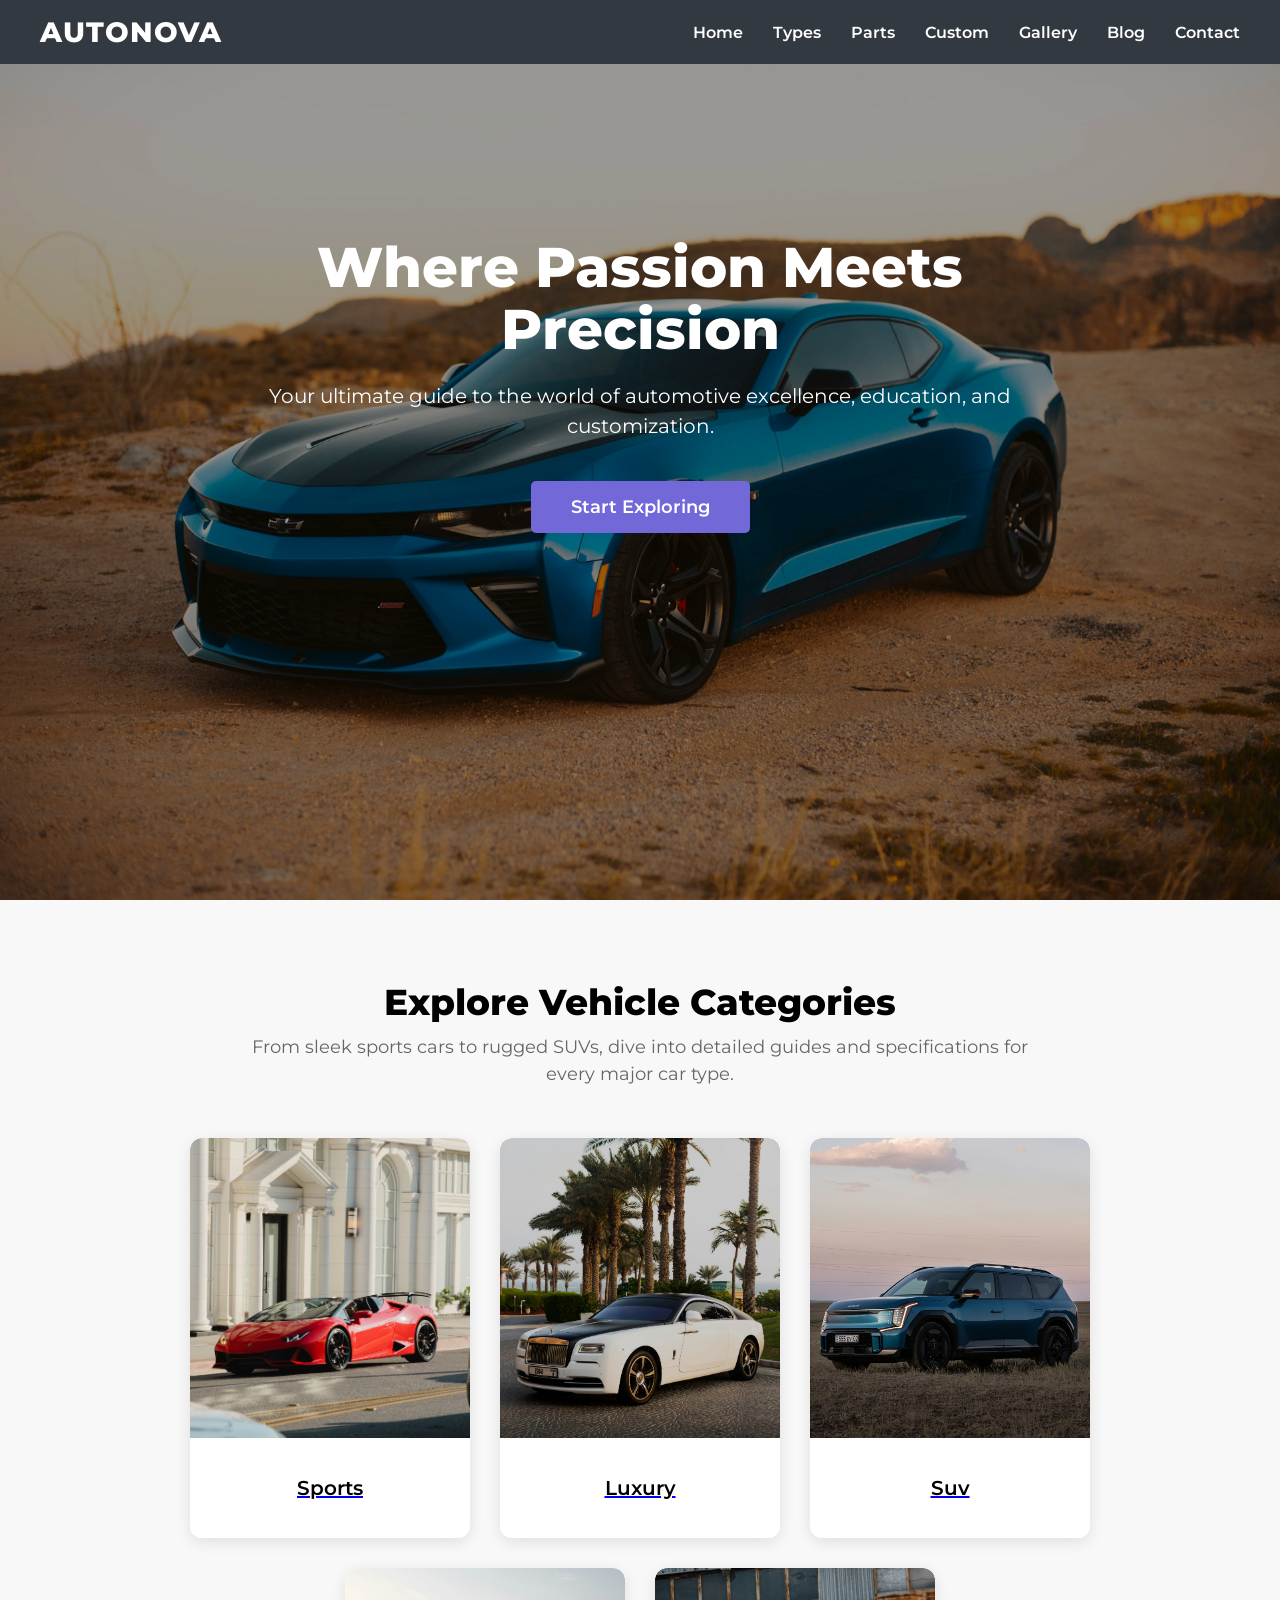
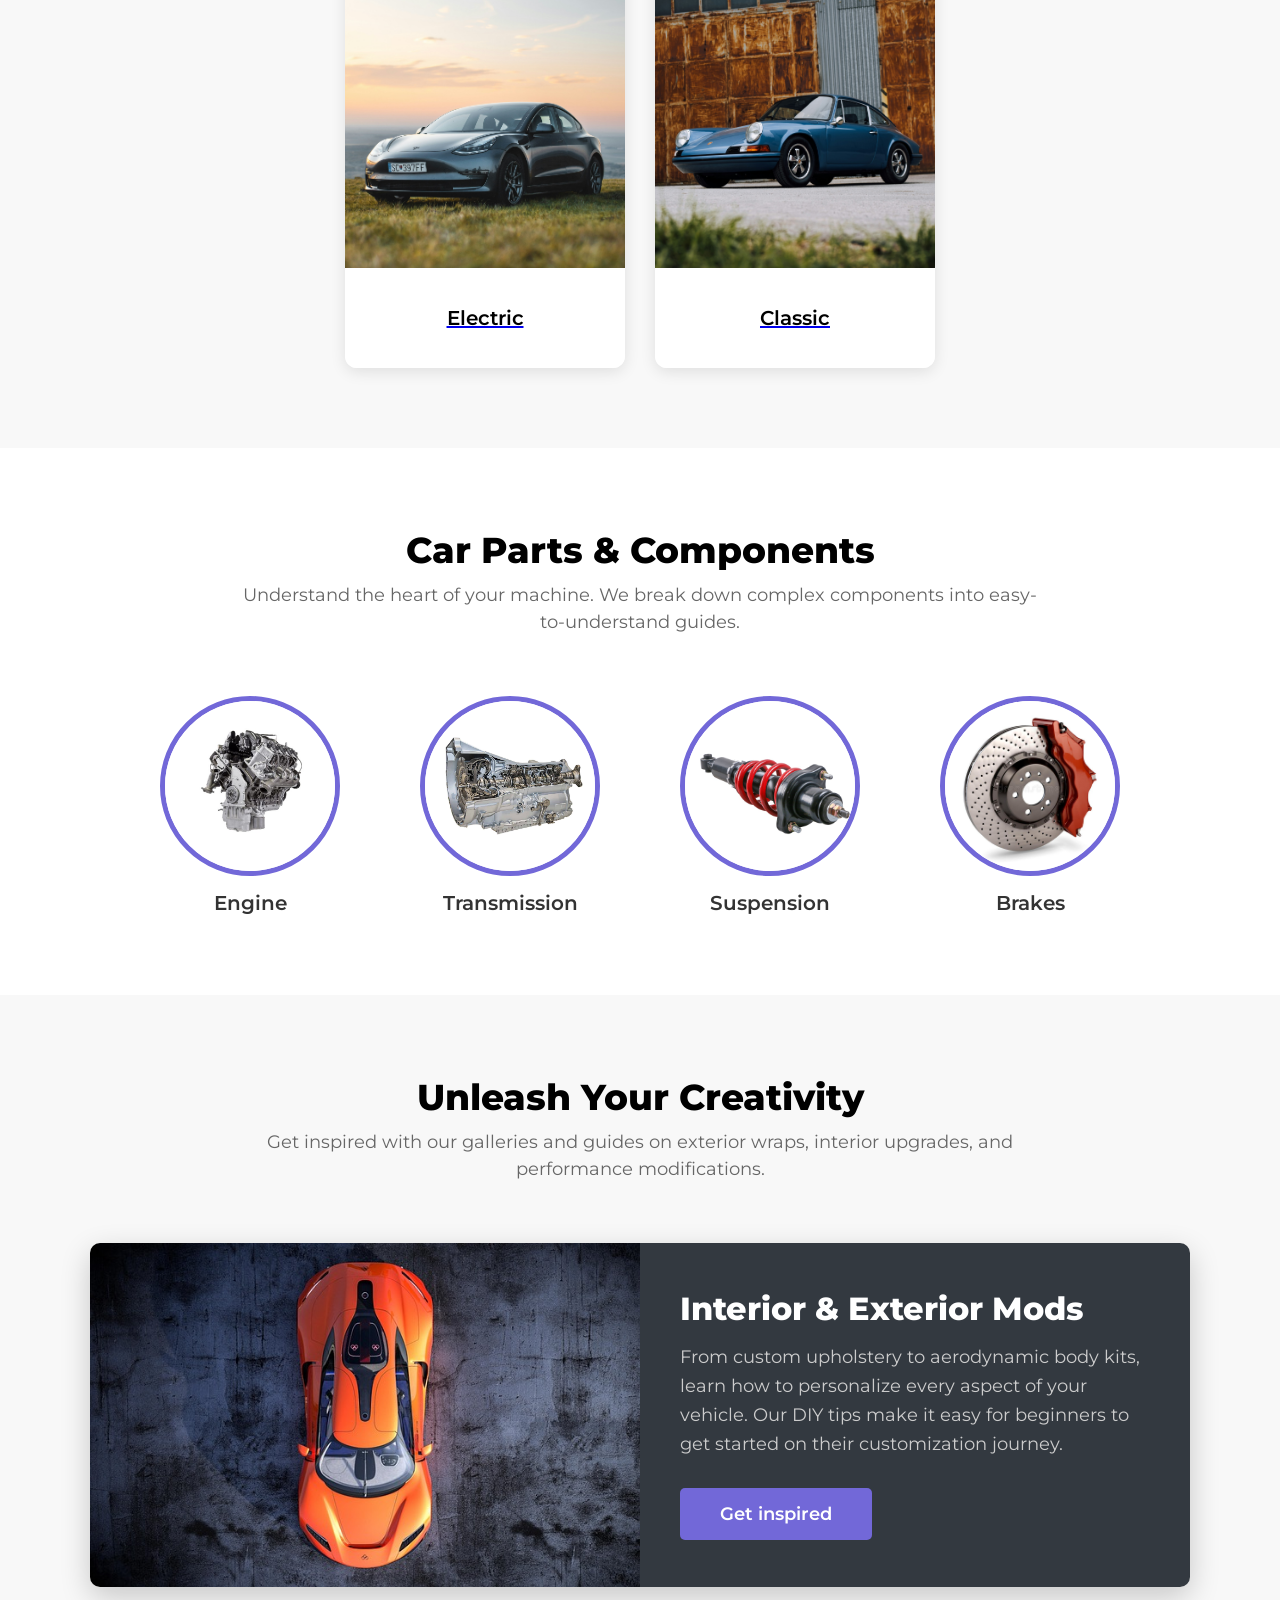
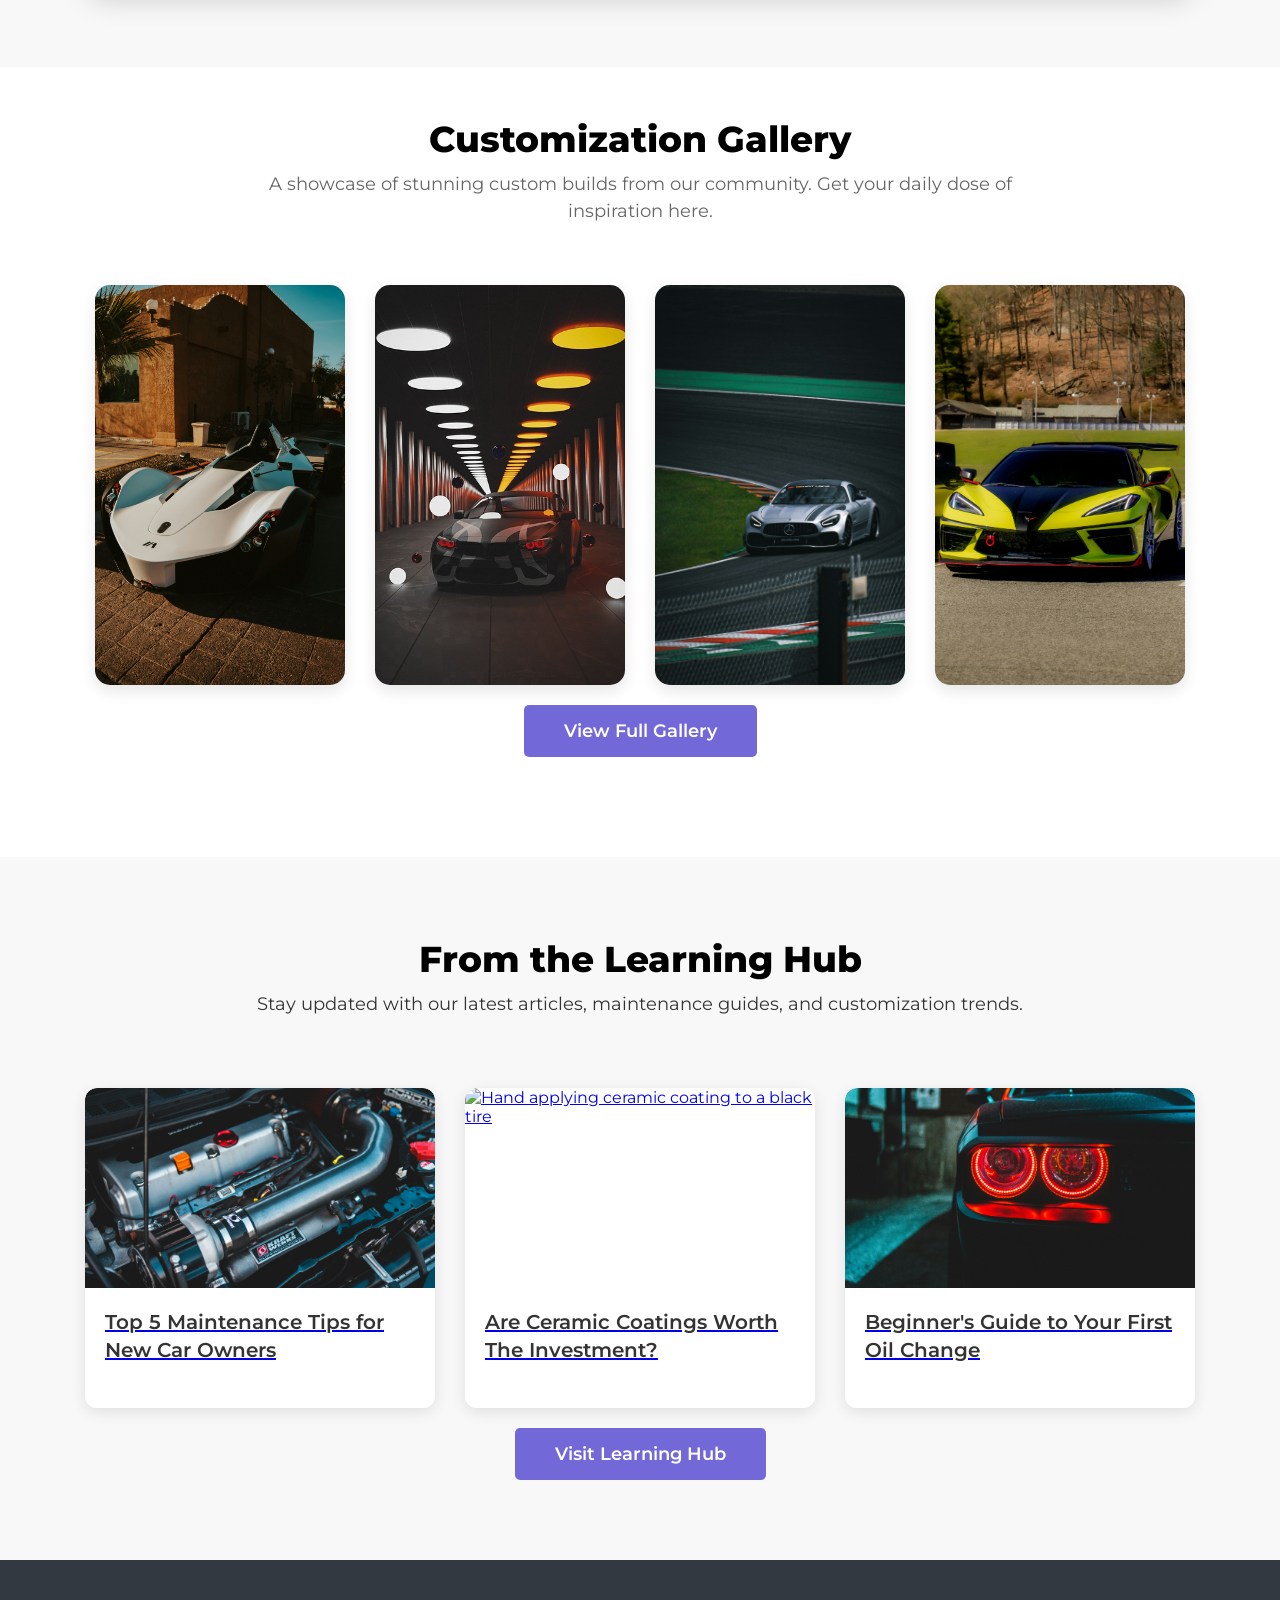
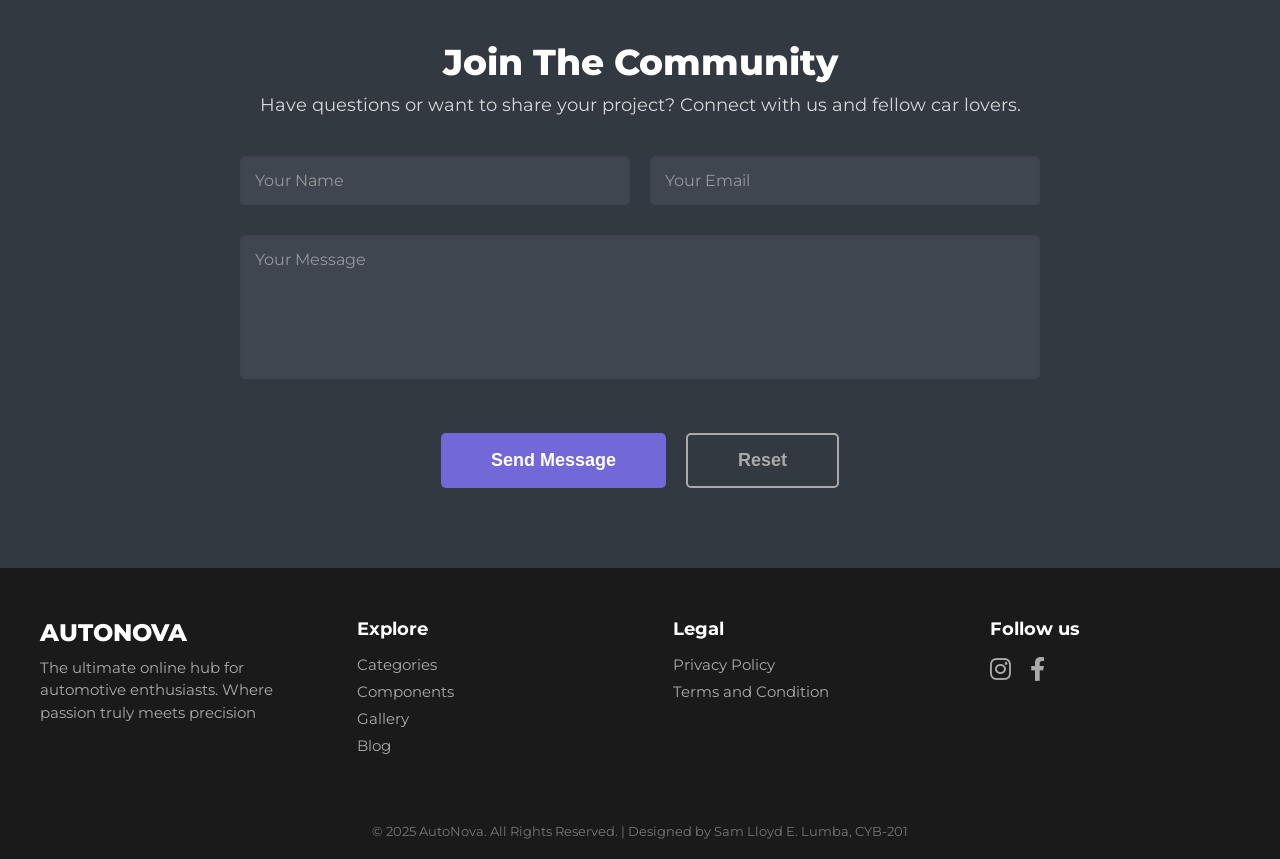
==== 1_Index.html @ e871be0b "first commit" ====
<!DOCTYPE html>
<html lang="en">
<head>
    <meta charset="UTF-8">
    <meta name="viewport" content="width=device-width, initial-scale=1.0">
    <title>AUTONOVA</title>
    <link rel="stylesheet" href="1_style.css">
    <link href="https://fonts.googleapis.com/css2?family=Montserrat:wght@400;600;800&display=swap" rel="stylesheet">
    <link rel="stylesheet" href="https://cdnjs.cloudflare.com/ajax/libs/font-awesome/6.0.0-beta3/css/all.min.css">
</head>
<body>
    <header class="header">
        <div class="logo">AUTONOVA</div>
        <nav class="nav-menu">
            <ul class="nav-links" id="navLinks">
                <li><a href="1_Index.html">Home</a></li>
                <li><a href="2_Categories.html">Types</a></li> 
                <li><a href="3_Parts.html">Parts</a></li> 
                <li><a href="4_Custom.html">Custom</a></li>
                <li><a href="5_Gallery.html">Gallery</a></li>
                <li><a href="6_Learning_Hub.html">Blog</a></li> 
                <li><a href="#contact-section">Contact</a></li>
            </ul>
        </nav>
        <button class="hamburger-icon" aria-label="Toggle navigation menu" id="hamburgerBtn">
            <i class="fas fa-bars"></i>
        </button>
    </header>

    <main>
        <section class="hero-section">
            <img src="Pictures/chevrolet.jpg"
                     alt="Blue muscle car in a desert landscape"
                     class="background-image">
            <div class="overlay"></div>

            <div class="hero-content">
                <h1 class="headline">Where Passion Meets Precision</h1>
                <p class="sub-headline">Your ultimate guide to the world of automotive excellence, education, and customization.</p>
                <a href="2_Categories.html" class="cta-button">Start Exploring</a>
            </div>
        </section>
    
        <section class="categories-section">
            <h2 class="section-headline">Explore Vehicle Categories</h2>
            <p class="section-subtext">From sleek sports cars to rugged SUVs, dive into detailed guides and specifications for every major car type.</p>
        
            <div class="category-grid">
                <a href="2_Categories.html">
                    <div class="category-card">
                        <img src="Pictures/sports.jpg" alt="Red Lamborghini Huracán" class="card-image">
                        <div class="card-title">Sports</div>
                    </div>
                </a>

                <a href="2_Categories.html">
                    <div class="category-card">
                        <img src="Pictures/luxury.jpg" alt="White Rolls-Royce Wraith" class="card-image">
                        <div class="card-title">Luxury</div>
                    </div>
                </a>

                <a href="2_Categories.html">
                    <div class="category-card">
                        <img src="Pictures/SUV.jpg" alt="Blue electric SUV in a field" class="card-image">
                        <div class="card-title">Suv</div>
                    </div>
                </a>

                <a href="2_Categories.html">
                    <div class="category-card">
                        <img src="Pictures/electric.jpg" alt="Red Tesla Model S" class="card-image">
                        <div class="card-title">Electric</div>
                    </div>
                </a>

                <a href="2_Categories.html">
                    <div class="category-card">
                        <img src="Pictures/classic.jpg" alt="Blue Porsche 911 Targa" class="card-image">
                        <div class="card-title">Classic</div>
                    </div>
                </a>
            </div>
        </section>

        <section class="parts-section">
            <h2 class="section-headline">Car Parts & Components</h2>
            <p class="section-subtext component-subtext">Understand the heart of your machine. We break down complex components into easy-to-understand guides.</p>
        
            <div class="parts-grid">
                <a href="3_Parts.html" class="part-item">
                    <img src="Pictures/engine.jpg" alt="Car Engine Icon" class="part-icon">
                    <div class="part-title">Engine</div>
                </a>

                <a href="3_Parts.html" class="part-item">
                    <img src="Pictures/transmission.jpg" alt="Transmission Icon" class="part-icon">
                    <div class="part-title">Transmission</div>
                </a>

                <a href="3_Parts.html" class="part-item">
                    <img src="Pictures/suspension.jpg" alt="Suspension System Icon" class="part-icon">
                    <div class="part-title">Suspension</div>
                </a>

                <a href="3_Parts.html" class="part-item">
                    <img src="Pictures/brakes.jpg" alt="Brakes Icon" class="part-icon">
                    <div class="part-title">Brakes</div>
                </a>
            </div>
        </section>

        <section class="creativity-section">
            <h2 class="section-headline">Unleash Your Creativity</h2>
            <p class="section-subtext">Get inspired with our galleries and guides on exterior wraps, interior upgrades, and performance modifications.</p>

            <div class="creativity-content">
                <div class="creativity-image-container">
                    <img src="Pictures/orange_car.jpg" alt="Overhead view of an orange sports car" class="creativity-image">
                </div>
                <div class="creativity-text">
                    <h3 class="creativity-title">Interior & Exterior Mods</h3>
                    <p class="creativity-description">From custom upholstery to aerodynamic body kits, learn how to personalize every aspect of your vehicle. Our DIY tips make it easy for beginners to get started on their customization journey.</p>
                    <a href="4_Custom.html" class="cta-button secondary-cta">Get inspired</a>
                </div>
            </div>
        </section> 
    
        <div class="line-separator-fix"></div>
    
        <section class="gallery-section">
            <h2 class="section-headline gallery-headline">Customization Gallery</h2>
            <p class="section-subtext gallery-subtext">A showcase of stunning custom builds from our community. Get your daily dose of inspiration here.</p>
        
            <div class="gallery-grid">
                <div class="gallery-card">
                    <img src="Pictures/gal1.jpg" alt="White custom sports car" class="gallery-image">
                </div>

                <div class="gallery-card">
                    <img src="Pictures/gal2.jpg" alt="Dark gray car in a tunnel" class="gallery-image">
                </div>

                <div class="gallery-card">
                    <img src="Pictures/gal3.jpg" alt="Silver sports car on a racetrack" class="gallery-image">
                </div>

                <div class="gallery-card">
                    <img src="Pictures/gal4.jpg" alt="Yellow and green race car" class="gallery-image">
                </div>
            </div>
            <div style="text-align: center; margin-top: 20px;">
                <a href="5_Gallery.html" class="cta-button secondary-cta">View Full Gallery</a>
            </div>
        </section>

        <section class="learning-hub-section">
            <h2 class="section-headline hub-headline">From the Learning Hub</h2>
            <p class="section-subtext hub-subtext">Stay updated with our latest articles, maintenance guides, and customization trends.</p>

            <div class="articles-grid">
                <a href="6_Learning_Hub.html" class="article-card">
                    <img src="Pictures/maintenance.jpg" alt="Close-up of a car engine" class="article-image">
                    <div class="article-title-box">
                        <p class="article-title">Top 5 Maintenance Tips for New Car Owners</p>
                    </div>
                </a>

                <a href="6_Learning_Hub.html" class="article-card">
                    <img src="Pictures/wrap.jpg" alt="Hand applying ceramic coating to a black tire" class="article-image">
                    <div class="article-title-box">
                        <p class="article-title">Are Ceramic Coatings Worth The Investment?</p>
                    </div>
                </a>

                <a href="6_Learning_Hub.html" class="article-card">
                    <img src="Pictures/guide.jpg" alt="Rear view of a red muscle car's tail lights" class="article-image">
                    <div class="article-title-box">
                        <p class="article-title">Beginner's Guide to Your First Oil Change</p>
                    </div>
                </a>
            </div>
             <div style="text-align: center; margin-top: 20px;">
                <a href="6_Learning_Hub.html" class="cta-button secondary-cta">Visit Learning Hub</a>
            </div>
        </section>

        <section class="community-section" id="contact-section">
            <div class="community-content">
                <h2 class="community-headline">Join The Community</h2>
                <p class="community-subtext">Have questions or want to share your project? Connect with us and fellow car lovers.</p>

                <form class="contact-form">
                    <div class="input-row">
                        <input type="text" name="name" placeholder="Your Name" required>
                        <input type="email" name="email" placeholder="Your Email" required>
                    </div>
                    <textarea name="message" placeholder="Your Message" rows="6" required></textarea>
                
                    <div class="form-buttons">
                        <button type="submit" class="cta-button send-message-btn">Send Message</button>
                        <button type="reset" class="cta-button reset-btn">Reset</button>
                    </div>
                </form>
            </div>
        </section>
    </main>

    <footer class="footer">
        <div class="footer-content">
            <div class="footer-col footer-logo-col">
                <h3 class="footer-logo">AUTONOVA</h3>
                <p class="footer-tagline">The ultimate online hub for automotive enthusiasts. Where passion truly meets precision</p>
            </div>
        
            <div class="footer-col">
                <h4 class="footer-heading">Explore</h4>
                <a href="2_Categories.html">Categories</a>
                <a href="3_Parts.html">Components</a>
                <a href="5_Gallery.html">Gallery</a>
                <a href="6_Learning_Hub.html">Blog</a>
            </div>

            <div class="footer-col">
                <h4 class="footer-heading">Legal</h4>
                <a href="#">Privacy Policy</a>
                <a href="#">Terms and Condition</a>
            </div>

            <div class="footer-col">
                <h4 class="footer-heading">Follow us</h4>
                <div class="social-icons">
                    <a href="#" aria-label="Instagram"><i class="fab fa-instagram"></i></a>
                    <a href="#" aria-label="Facebook"><i class="fab fa-facebook-f"></i></a>
                </div>
            </div>
        </div>

        <div class="copyright">
            <p>© 2025 AutoNova. All Rights Reserved. | Designed by Sam Lloyd E. Lumba, CYB-201</p>
        </div>
    </footer>

    <script>
        document.getElementById('hamburgerBtn').onclick = function() {
            var navLinks = document.getElementById('navLinks');
            navLinks.classList.toggle('active');
            
            // Optional: Toggle the icon from bars to an X
            var icon = this.querySelector('i');
            icon.classList.toggle('fa-bars');
            icon.classList.toggle('fa-times');
        };
    </script>
</body>
</html>
---- 1_style.css ----
@import url('https://fonts.googleapis.com/css2?family=Montserrat:wght@400;600;800&display=swap');
    :root {
        --primary-text-color: #ffffff;
        --navbar-bg: #333940;
        --button-color: #7268d8;
        --button-hover-color: #6159c4;
        --main-font: 'Montserrat', sans-serif;
        --light-bg: #f8f8f8; 
        --dark-section-bg: #333940; 
    }

    * {
        margin: 0;
        padding: 0;
        box-sizing: border-box;
    }

    body {
        font-family: var(--main-font);
        background-color: #000;
    }

    .header {
        position: fixed;
        top: 0;
        left: 0;
        width: 100%;
        background-color: var(--navbar-bg);
        color: var(--primary-text-color);
        /* MODIFIED: Adjusted padding for better consistency */
        padding: 15px 40px; 
        display: flex;
        justify-content: space-between;
        align-items: center;
        z-index: 1000;
    }

    .logo {
        font-size: 28px;
        font-weight: 800;
        text-transform: uppercase;
        letter-spacing: 1px;
    }

    .nav-links {
        list-style: none;
        display: flex;
        transition: transform 0.3s ease-in-out; 
    }

    .nav-links a {
        color: var(--primary-text-color);
        text-decoration: none;
        font-weight: 600;
        margin-left: 30px;
        font-size: 16px;
        padding: 5px 0;
        transition: color 0.3s;
    }

    .nav-links a:hover {
        color: var(--button-color);
    }

    /* HAMBURGER ICON STYLES (MODIFIED FONT SIZE) */
    .hamburger-icon {
        display: none; 
        background: none;
        border: none;
        color: var(--primary-text-color);
        /* INCREASED FONT SIZE FOR BETTER TAP TARGET */
        font-size: 28px; 
        cursor: pointer;
        padding: 0;
        z-index: 1001; 
    }

    .hero-section {
        position: relative;
        width: 100%;
        height: 100vh;
        display: flex;
        justify-content: center;
        align-items: center;
        text-align: center;
        overflow: hidden;
        color: var(--primary-text-color);
    }

    .background-image {
        position: absolute;
        top: 0;
        left: 0;
        width: 100%;
        height: 100%;
        object-fit: cover;
        z-index: 1;
    }

    .overlay {
        position: absolute;
        top: 0;
        left: 0;
        width: 100%;
        height: 100%;
        background: rgba(0, 0, 0, 0.4); 
        z-index: 2;
    }

    .hero-content {
        position: relative;
        z-index: 3;
        max-width: 800px;
        padding-top: 50px; 
        padding-bottom: 20vh; 
    }

    .headline {
        font-size: 56px;
        font-weight: 800;
        margin-bottom: 20px;
        line-height: 1.1;
    }

    .sub-headline {
        font-size: 20px;
        font-weight: 400;
        margin-bottom: 40px;
        line-height: 1.5;
        padding: 0 20px;
    }

    .cta-button {
        display: inline-block;
        background-color: var(--button-color);
        color: var(--primary-text-color);
        text-decoration: none;
        padding: 15px 40px;
        border-radius: 5px;
        font-size: 18px;
        font-weight: 600;
        transition: background-color 0.3s ease, transform 0.2s ease;
        border: none;
        cursor: pointer;
    }

    .cta-button:hover {
        background-color: var(--button-hover-color);
        transform: translateY(-2px);
    }

    /* --- Vehicle Categories Section --- */
    /* MODIFIED: Adjusted padding for consistency */
    .categories-section {
        padding: 80px 40px; 
        background-color: var(--light-bg); 
        text-align: center;
    }

    .section-headline {
        font-size: 36px;
        font-weight: 800;
        color: #000;
        margin-bottom: 10px;
    }

    .section-subtext {
        font-size: 18px;
        color: #666;
        margin-bottom: 50px;
        max-width: 800px;
        margin-left: auto;
        margin-right: auto;
        line-height: 1.5;
    }

    .category-grid {
        display: flex;
        justify-content: center;
        gap: 30px; 
        flex-wrap: wrap; 
        max-width: 900px; 
        margin: 0 auto; 
    }

    .category-card {
        width: 280px; 
        height: 400px; 
        margin: 0;
        background-color: #ffffff;
        border-radius: 12px;
        box-shadow: 0 4px 15px rgba(0, 0, 0, 0.1);
        overflow: hidden;
        cursor: pointer;
        transition: transform 0.3s ease, box-shadow 0.3s ease;
        display: flex;
        flex-direction: column;
    }

    /* REMOVED INCONSISTENT MARGINS: The manual margins below prevent proper center-alignment 
        when wrapping or using auto-centering logic in media queries. 
        The flexbox 'justify-content: center' on the grid handles alignment. */
    /* .category-card:nth-child(4),
    .category-card:nth-child(5) {
        margin-top: 30px; 
    }

    .category-card:nth-child(4) {
        width: 280px; 
        margin-left: auto; 
    }
    .category-card:nth-child(5) {
        width: 280px; 
        margin-right: auto; 
    } */

    .category-card:hover {
        transform: translateY(-5px);
        box-shadow: 0 8px 25px rgba(0, 0, 0, 0.15);
    }

    .card-image {
        width: 100%;
        height: 75%; 
        object-fit: cover;
        display: block;
        border-radius: 12px 12px 0 0; 
    }

    .card-title {
        font-size: 20px;
        font-weight: 600;
        color: #000;
        padding: 15px 10px;
        text-align: center;
        background-color: #ffffff;
        height: 25%; 
        display: flex;
        justify-content: center;
        align-items: center;
    }

    /* --- Reusable Styles --- */
    /* REMOVED REDUNDANT/DUPLICATE STYLES */
    
    /* Section Background Fixes for Alternating Colors */
    /* MODIFIED: Adjusted padding for consistency */
    .parts-section {
        background-color: #ffffff; 
        padding: 80px 40px;
        text-align: center;
    }
    /* MODIFIED: Adjusted padding for consistency */
    .creativity-section {
        background-color: var(--light-bg); 
        padding: 80px 40px;
        text-align: center;
    }
    /* MODIFIED: Adjusted padding for consistency */
    .gallery-section {
        background-color: #ffffff; 
        padding: 50px 40px 100px;
        text-align: center;
    }
    /* MODIFIED: Adjusted padding for consistency */
    .learning-hub-section {
        background-color: var(--light-bg); 
        padding: 80px 40px;
        text-align: center;
    }


    .component-subtext {
        margin-bottom: 60px;
    }

    /* --- Car Parts & Components Section --- */
    .parts-grid {
        display: flex;
        justify-content: center;
        gap: 40px;
        max-width: 1000px;
        margin: 0 auto;
        flex-wrap: wrap; /* ADDED: Allows wrapping on smaller screens */
    }

    .part-item {
        text-align: center;
        width: 220px; 
        text-decoration: none; 
        transition: transform 0.3s ease;
    }

    .part-item:hover {
        transform: translateY(-5px);
    }

    .part-icon {
        width: 180px; 
        height: 180px; 
        object-fit: cover;
        border-radius: 50%;
        margin-bottom: 15px;
        background-color: var(--button-color); 
        border: 5px solid var(--button-color); 
        display: block;
        margin-left: auto;
        margin-right: auto;
        transition: transform 0.3s ease;
    }

    .part-item:hover .part-icon {
        transform: none; 
    }

    .part-title {
        font-size: 20px;
        font-weight: 600;
        color: #333;
    }


    /* --- Unleash Your Creativity Section --- */
    .creativity-section .section-headline {
        color: #000; 
    }

    .creativity-content {
        display: flex;
        justify-content: center;
        align-items: stretch; 
        gap: 0; 
        max-width: 1100px;
        margin: 60px auto 0;
        text-align: left;
        background-color: #ffffff; 
        border-radius: 10px;
        box-shadow: 0 10px 30px rgba(0, 0, 0, 0.2);
        overflow: hidden;
    }

    .creativity-image-container {
        flex: 1;
        max-width: 50%; 
        box-shadow: none; 
    }

    .creativity-image {
        width: 100%;
        height: 100%;
        display: block;
        object-fit: cover;
        border-radius: 0;
    }

    .creativity-text {
        flex: 1;
        max-width: 50%; 
        background-color: var(--dark-section-bg); 
        color: var(--primary-text-color);
        padding: 40px;
        display: flex; 
        flex-direction: column;
        justify-content: center;
        align-items: flex-start;
    }

    .creativity-title {
        font-size: 32px;
        font-weight: 800;
        color: var(--primary-text-color); 
        margin-bottom: 15px;
    }

    .creativity-description {
        font-size: 18px;
        color: #ccc; 
        line-height: 1.6;
        margin-bottom: 30px;
    }

    .secondary-cta {
        padding: 15px 40px; 
    }


    /* --- Customization Gallery Section --- */
    .gallery-subtext {
        margin-bottom: 60px;
    }

    .gallery-grid {
        display: flex;
        justify-content: center;
        gap: 30px;
        max-width: 1200px;
        margin: 0 auto;
        flex-wrap: wrap; /* ADDED: Allows wrapping on smaller screens */
    }

    .gallery-card {
        width: 250px;
        height: 400px;
        overflow: hidden;
        border-radius: 15px;
        box-shadow: 0 6px 15px rgba(0, 0, 0, 0.1);
        transition: transform 0.3s ease, box-shadow 0.3s ease;
    }

    .gallery-card:hover {
        transform: translateY(-5px);
        box-shadow: 0 10px 20px rgba(0, 0, 0, 0.15);
    }

    .gallery-image {
        width: 100%;
        height: 100%;
        object-fit: cover;
        display: block;
    }

    /* --- Line Fix --- */
    .line-separator-fix {
        border: none !important;
        height: 0 !important;
        min-height: 0 !important;
        padding: 0 !important;
        margin: 0 !important;
        background: transparent !important;
        display: none !important; 
    }


    /* --- Media Queries for Responsiveness (FIXED INCONSISTENCIES) --- */
    
    /* Laptop & Larger Tablet: <= 1200px */
    @media (max-width: 1200px) {
        /* Categories Section: Revert centering for two-column layouts on medium screens */
        .category-grid {
            max-width: 600px; 
            justify-content: center;
            gap: 30px; /* ENSURE GAP CONSISTENCY */
        }
        .category-card {
            width: 280px; 
            height: 400px;
            margin-top: 0; /* RESET DEFAULT MARGIN */
        }

        /* REMOVED INCONSISTENT MARGIN RESET BLOCK. The removed manual margins 
            in the main CSS and the default 0 margin on .category-card are sufficient.
            The flex-wrap and justify-content: center will handle it. */

        /* Gallery Grid: Allows for 3 columns on larger tablets/smaller desktops */
        .gallery-grid {
            max-width: 900px; 
        }
        .gallery-card {
            width: 280px; 
            height: 400px;
        }

        /* Articles Grid: Forces three columns for larger tablets/smaller desktops */
        .articles-grid {
            max-width: 900px;
            flex-wrap: wrap; 
        }
        .article-card {
            width: 280px; /* Adjusted from 350px/45% for 3-column layout on 900px width */
        }
    }
    
    /* Tablet & Smaller Desktop: <= 992px */
    @media (max-width: 992px) {
        .header {
            padding: 15px 30px; /* Consistent padding */
        }

        /* Hero Content Adjustment */
        .headline {
            font-size: 48px;
        }
        .sub-headline {
            font-size: 18px;
        }

        /* Section Padding Adjustment */
        .categories-section,
        .parts-section,
        .creativity-section,
        .learning-hub-section,
        .community-section {
            padding: 60px 30px;
        }
        .gallery-section {
            padding: 50px 30px 80px;
        }

        /* HAMBURGER MENU - TABLET STYLES */
        .hamburger-icon {
            display: block; 
        }

        .nav-links {
            position: fixed;
            top: 0;
            right: 0;
            height: 100vh;
            width: 100%; 
            background-color: rgba(51, 57, 64, 0.95); 
            flex-direction: column;
            align-items: center;
            justify-content: center; 
            padding-top: 0; 
            box-shadow: none;
            z-index: 999;
            transform: translateX(100%); 
            overflow-y: auto; 
        }

        .nav-links.active {
            transform: translateX(0); 
        }

        .nav-links li {
            width: 100%;
            text-align: center;
            margin: 30px 0; 
        }
        .nav-links a {
            display: block;
            margin-left: 0;
            padding: 15px 0;
            font-size: 24px; 
            border-bottom: 1px solid rgba(255, 255, 255, 0.15);
        }
        .nav-links li:last-child a {
            border-bottom: none;
        }
        /* End HAMBURGER MENU - TABLET STYLES */
        
        /* Categories Section: Forces two columns */
        .category-grid {
            max-width: 600px;
        }
        
        /* Parts Section: Allows items to wrap for better spacing */
        .parts-grid {
            flex-wrap: wrap;
            max-width: 600px; /* Limiting max width to look better on tablet */
        }
        
        /* Creativity Section: Stack content vertically */
        .creativity-content {
            flex-direction: column; 
            text-align: center;
            box-shadow: 0 5px 15px rgba(0, 0, 0, 0.1); /* Reduced shadow */
        }
        .creativity-image-container {
            max-width: 100%;
        }
        .creativity-text {
            max-width: 100%;
            text-align: center; 
            padding: 30px 20px 40px;
            align-items: center; 
            border-radius: 0 0 10px 10px; 
        }
        .secondary-cta {
            margin: 0 auto;
        }
        
        /* Gallery Section: Forces two columns */
        .gallery-grid {
            flex-wrap: wrap;
            max-width: 600px; 
        }
        .gallery-card {
            width: 45%; /* Use percentage for flexible two-column layout */
            max-width: 280px; 
            height: 350px;
        }

        /* Articles Grid: Forces two columns */
        .articles-grid {
            max-width: 600px; 
            flex-wrap: wrap;
        }
        .article-card {
            width: 45%; 
            max-width: 280px;
        }

        /* Footer: Ensures columns wrap nicely */
        .footer-content {
            justify-content: space-around;
        }
        .footer-col {
            flex-basis: 40%;
        }
    }

    /* Mobile Phone: <= 768px */
    @media (max-width: 768px) {
        .header {
            padding: 15px 20px;
        }
        
        /* Section Padding Adjustment */
        .categories-section,
        .parts-section,
        .creativity-section,
        .learning-hub-section,
        .community-section {
            padding: 50px 20px;
        }
        .gallery-section {
            padding: 40px 20px 60px;
        }

        .headline {
            font-size: 38px;
        }
        .sub-headline {
            font-size: 16px;
        }
        .cta-button {
            padding: 12px 30px;
            font-size: 16px;
        }
        .section-headline, .community-headline {
            font-size: 30px;
        }
        .section-subtext, .community-subtext {
            font-size: 16px;
            margin-bottom: 30px;
        }

        /* Contact Form Fix */
        .input-row {
            flex-direction: column;
            gap: 0;
        }
        .input-row input {
            width: 100%;
            margin-bottom: 30px; /* Restore bottom margin for stacked inputs */
            margin-top: 0;
        }
        /* Adjust margin on the first input in the row for consistency */
        .contact-form input:nth-child(1),
        .contact-form textarea {
            margin-top: 30px;
        }

        /* Category Grid: Forces single column for mobile */
        .category-grid {
            max-width: 300px; 
        }
        .category-card {
            width: 100%; 
            max-width: 300px; /* Use max-width for better control */
        }
        
        /* Parts Grid: Forces two columns */
        .part-item {
            width: 45%;
            max-width: 150px; 
        }
        .part-icon {
            width: 120px; 
            height: 120px; 
        }

        /* Gallery Card: Forces single column */
        .gallery-grid {
            max-width: 300px;
        }
        .gallery-card {
            width: 100%;
            max-width: 300px;
            height: 400px;
        }
        
        /* Articles Grid: Forces single column */
        .articles-grid {
            max-width: 300px;
        }
        .article-card {
            width: 100%;
            max-width: 300px;
        }
        
        /* Footer: Stack columns vertically */
        .footer {
            padding: 40px 20px 20px;
        }
        .footer-content {
            flex-direction: column;
            align-items: center;
            text-align: center;
            gap: 40px;
        }
        .footer-col {
            flex-basis: 100%;
            max-width: 300px;
        }
        .footer-col a {
            display: inline-block;
            margin: 0 10px;
        }
        .footer-heading {
            text-align: center;
        }
        .social-icons {
            margin-top: 15px;
            text-align: center;
        }
        .copyright {
            padding-top: 40px;
        }
    }

    /* Smaller Mobile Phone: <= 600px */
    @media (max-width: 600px) {
        /* No changes needed, 768px handles the single column layout effectively. 
           Removed redundant/overridden blocks. */
    }

    /* Smaller Mobile Phone: <= 480px */
    @media (max-width: 480px) {
        .headline {
            font-size: 32px;
        }
        .section-headline, .community-headline {
            font-size: 26px;
        }
        
        /* Parts Grid: Forces two columns, but makes icons smaller to fit */
        .parts-grid {
            gap: 20px;
        }
        .part-item {
            width: 45%; 
            max-width: 130px; 
        }
        .part-icon {
            width: 100px; 
            height: 100px; 
        }
        .part-title {
            font-size: 16px;
        }
    }

    /* --- From the Learning Hub Section --- */

    .learning-hub-section {
        /* MODIFIED: Using consistent padding, section-specific padding removed */
        padding: 80px 40px; 
        text-align: center;
    }

    .hub-headline {
        color: #000;
    }

    .hub-subtext {
        margin-bottom: 70px;
        color: #333;
    }

    .articles-grid {
        display: flex;
        justify-content: center;
        gap: 30px;
        max-width: 1200px;
        margin: 0 auto;
        flex-wrap: wrap; /* ADDED: Allows wrapping on smaller screens */
    }

    .article-card {
        background-color: #ffffff;
        border-radius: 12px;
        box-shadow: 0 4px 15px rgba(0, 0, 0, 0.1);
        width: 350px;
        overflow: hidden;
        cursor: pointer;
        transition: transform 0.3s ease, box-shadow 0.3s ease;
        text-align: left;
    }

    .article-card:hover {
        transform: translateY(-5px);
        box-shadow: 0 8px 25px rgba(0, 0, 0, 0.15);
    }

    .article-image {
        width: 100%;
        height: 200px;
        object-fit: cover;
        display: block;
        border-radius: 12px 12px 0 0;
    }

    .article-title-box {
        padding: 20px 20px 40px;
        height: 120px;
        display: flex;
        align-items: flex-start;
        background-color: #ffffff;
    }

    .article-title {
        font-size: 20px;
        font-weight: 600;
        color: #333;
        line-height: 1.4;
    }

    /* --- Join The Community Section --- */

    .community-section {
        background-color: #333940; 
        /* MODIFIED: Using consistent padding, section-specific padding removed */
        padding: 80px 40px; 
        text-align: center;
        color: var(--primary-text-color);
    }

    .community-content {
        max-width: 800px;
        margin: 0 auto;
    }

    .community-headline {
        font-size: 36px;
        font-weight: 800;
        margin-bottom: 10px;
    }

    .community-subtext {
        font-size: 18px;
        opacity: 0.8;
        margin-bottom: 40px;
    }

    .contact-form input,
    .contact-form textarea {
        width: 100%;
        padding: 15px;
        /* MODIFIED: Set consistent margin for all full-width inputs/textareas */
        margin-bottom: 30px;
        margin-top: 30px; 
        border: none;
        border-radius: 5px;
        background-color: #40464f;
        color: var(--primary-text-color);
        font-family: var(--main-font);
        font-size: 16px;
        resize: none;
        box-shadow: inset 0 1px 3px rgba(0, 0, 0, 0.1);
    }
    /* Reset margin-top for the first element in the form, 
        or any element following a section headline */
    .community-content .contact-form > input:first-of-type,
    .community-content .contact-form > textarea:first-of-type,
    .input-row + textarea {
        margin-top: 0; 
    }

    .contact-form input::placeholder,
    .contact-form textarea::placeholder {
        color: #bbb;
        opacity: 0.7;
    }

    .input-row {
        display: flex;
        gap: 20px;
        margin-bottom: 30px; /* ADDED: To replace the bottom margin on the stacked inputs inside the row */
    }

    .input-row input {
        width: 50%;
        margin-bottom: 0; /* REMOVED: Inconsistency fix */
        margin-top: 0; /* REMOVED: Inconsistency fix */
    }

    .send-message-btn {
        width: auto;
        display: block;
        margin: 0 auto;
        padding: 15px 50px;
        font-size: 18px;
        background-color: var(--button-color); 
    }

    /* --- Footer --- */

    .footer {
        background-color: #1a1a1a;
        color: var(--primary-text-color);
        /* MODIFIED: Consistent padding */
        padding: 50px 40px 20px; 
        font-size: 15px;
    }

    .footer-content {
        display: flex;
        justify-content: space-between;
        max-width: 1200px;
        margin: 0 auto 40px;
        flex-wrap: wrap;
        gap: 30px;
    }

    .footer-col {
        flex-basis: 250px;
    }

    .footer-logo {
        font-size: 24px;
        font-weight: 800;
        margin-bottom: 10px;
        text-transform: uppercase;
    }

    .footer-tagline, .footer-text {
        color: #aaa;
        line-height: 1.5;
    }

    .footer-heading {
        font-size: 18px;
        font-weight: 700;
        margin-bottom: 15px;
        color: var(--primary-text-color);
    }

    .footer-col a {
        display: block;
        color: #aaa;
        text-decoration: none;
        margin-bottom: 8px;
        transition: color 0.3s;
    }

    .footer-col a:hover {
        color: var(--button-color);
    }

    .social-icons a {
        display: inline-block;
        font-size: 24px;
        margin-right: 15px;
    }

    .copyright {
        text-align: center;
        color: #777;
        padding-top: 20px;
        border-top: none; 
        font-size: 13px;
    }

    /* Update the button container in the form */
    .form-buttons {
        display: flex;
        justify-content: center;
        gap: 20px; 
        margin-top: 20px;
    }

    /* Style for the new Reset button */
    .reset-btn {
        padding: 15px 50px;
        font-size: 18px;
        background-color: transparent;
        border: 2px solid #aaa; 
        color: #aaa;
        transition: background-color 0.3s ease, border-color 0.3s ease, color 0.3s ease, transform 0.2s ease; /* Added transform */
        border-radius: 5px; /* Added border-radius for consistency */
        cursor: pointer;
    }

    .reset-btn:hover {
        background-color: #40464f;
        border-color: #fff;
        color: #fff;
        transform: translateY(-2px);
    }

    /* Update the Send Message button to sit next to the Reset button */
    .send-message-btn {
        width: auto;
        display: block;
        margin: 0; 
        border-radius: 5px; /* Added border-radius for consistency */
    }

    /* Ensure the button block maintains center alignment on the parent */
    .community-content .contact-form {
        text-align: center;
    }

    /* Mobile Button Adjustment for Form */
    @media (max-width: 480px) {
        .form-buttons {
            flex-direction: column;
            gap: 15px;
        }
        .send-message-btn, .reset-btn {
            width: 100%;
            max-width: 300px;
        }
    }
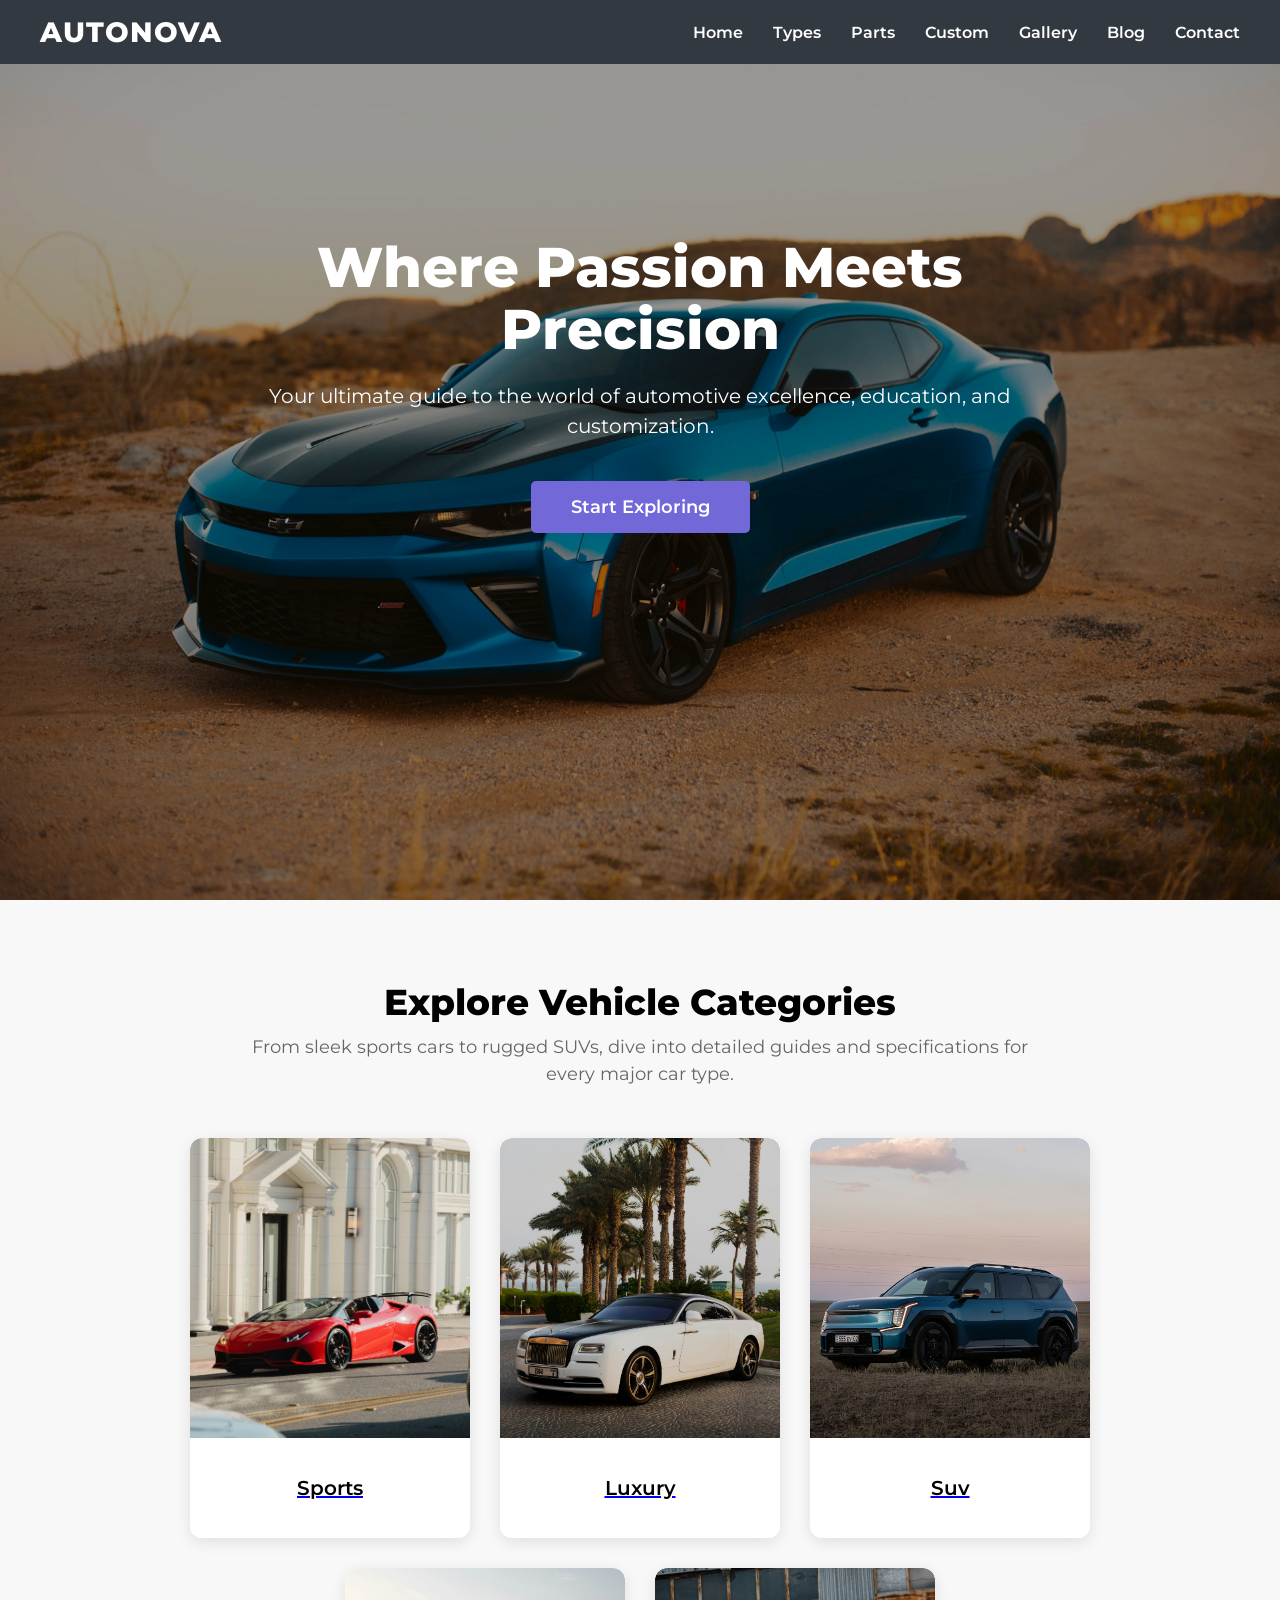
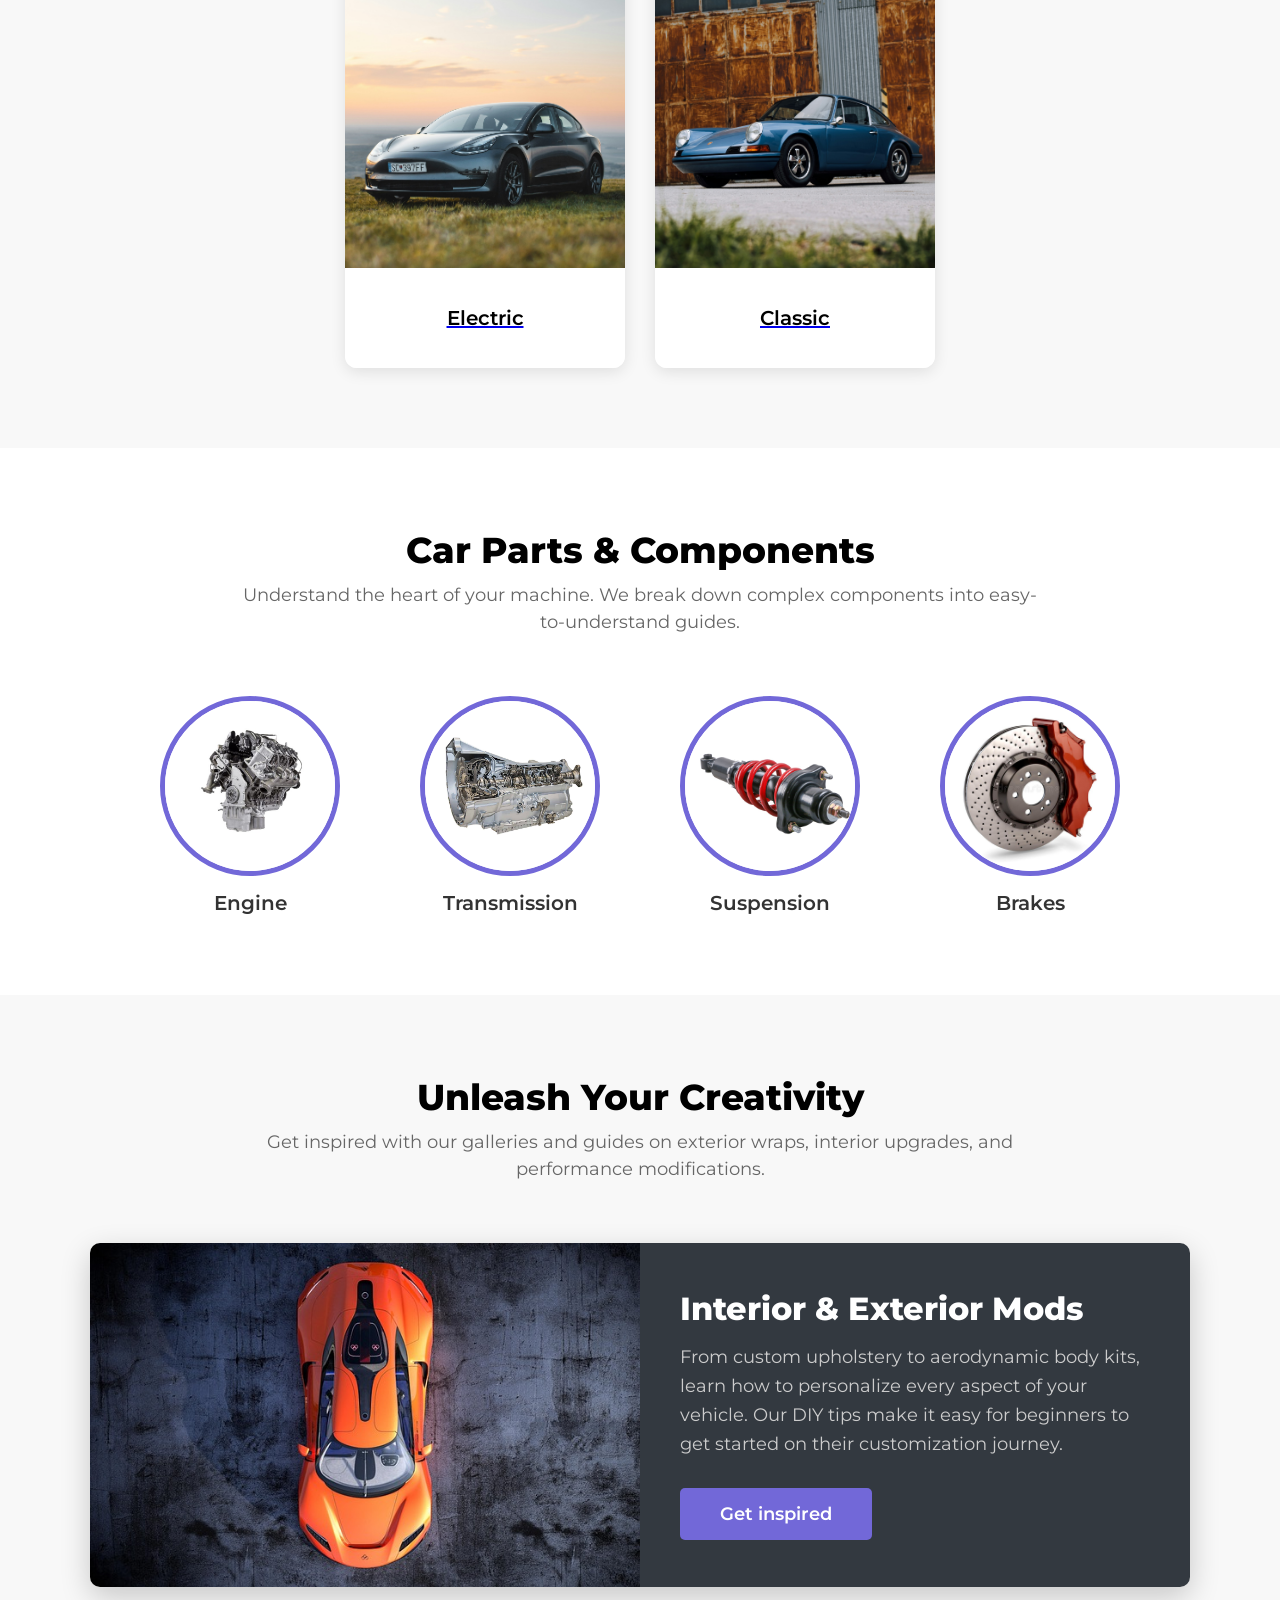
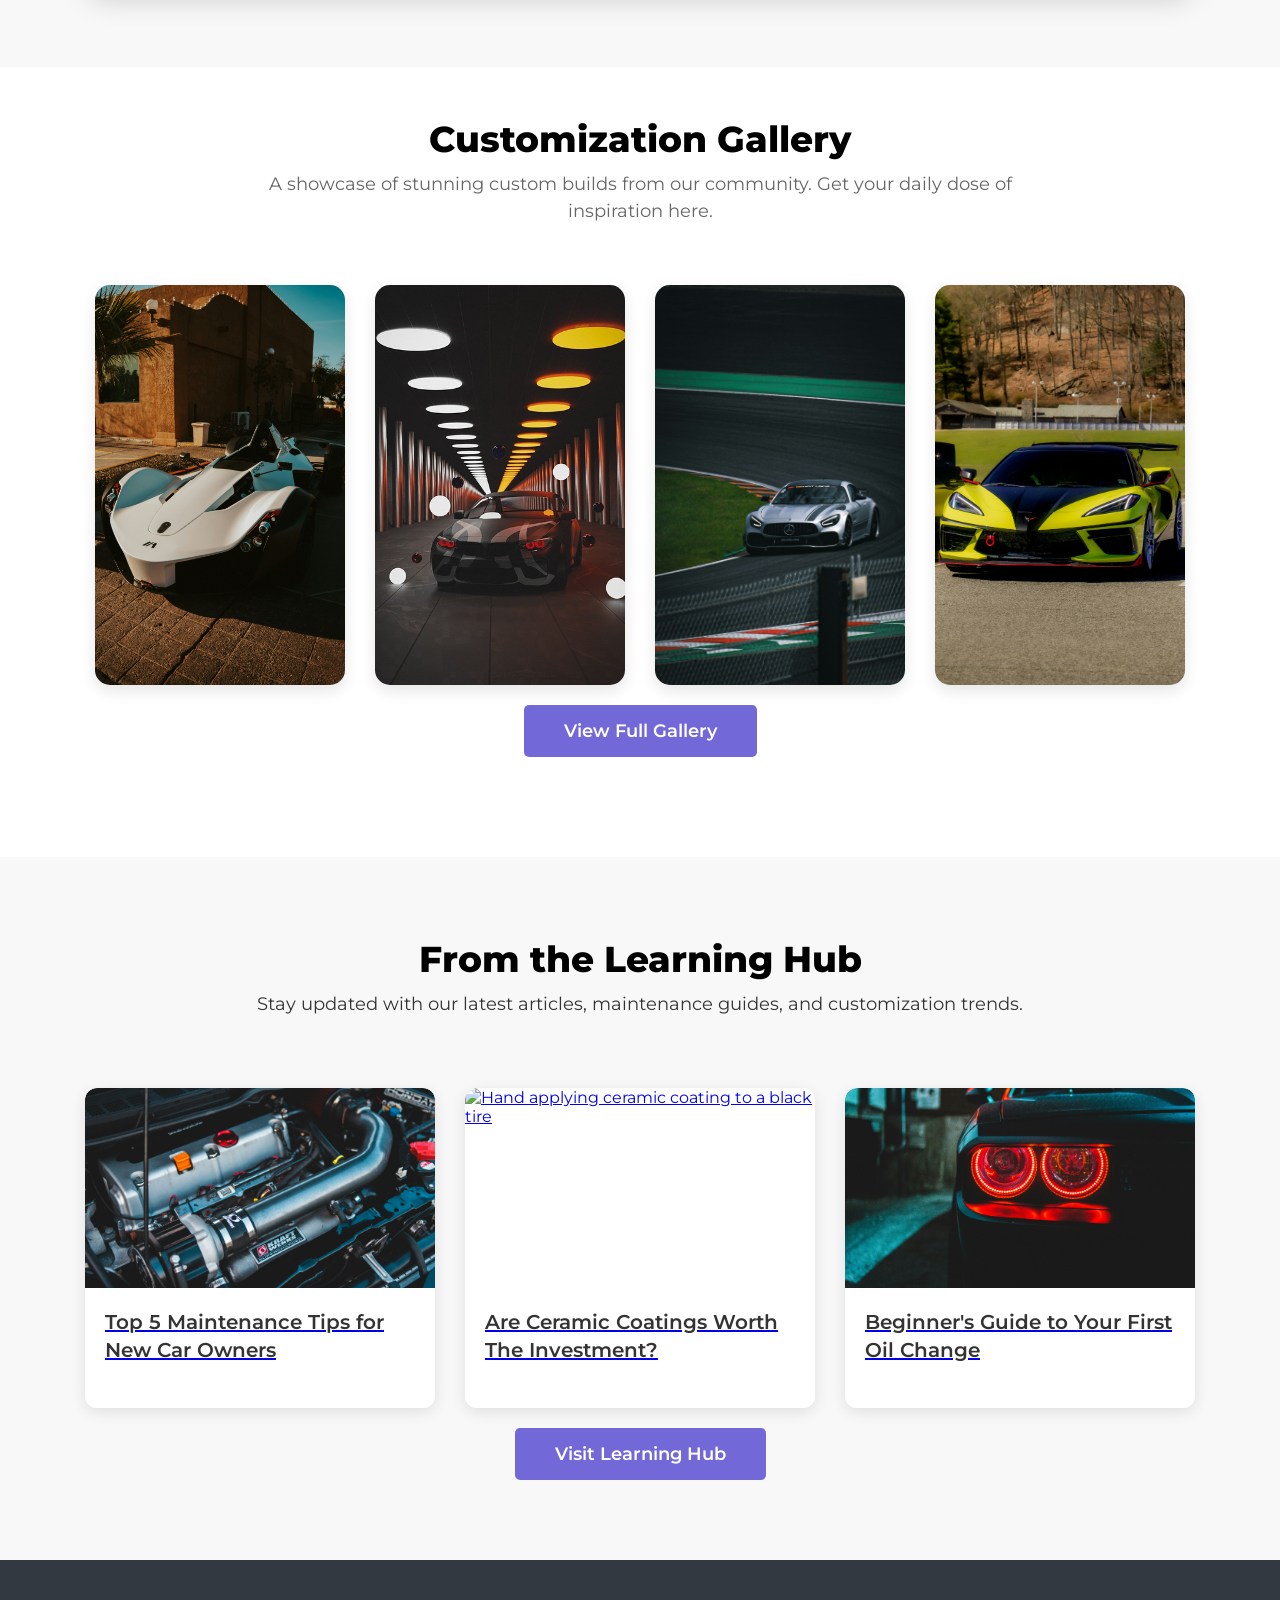
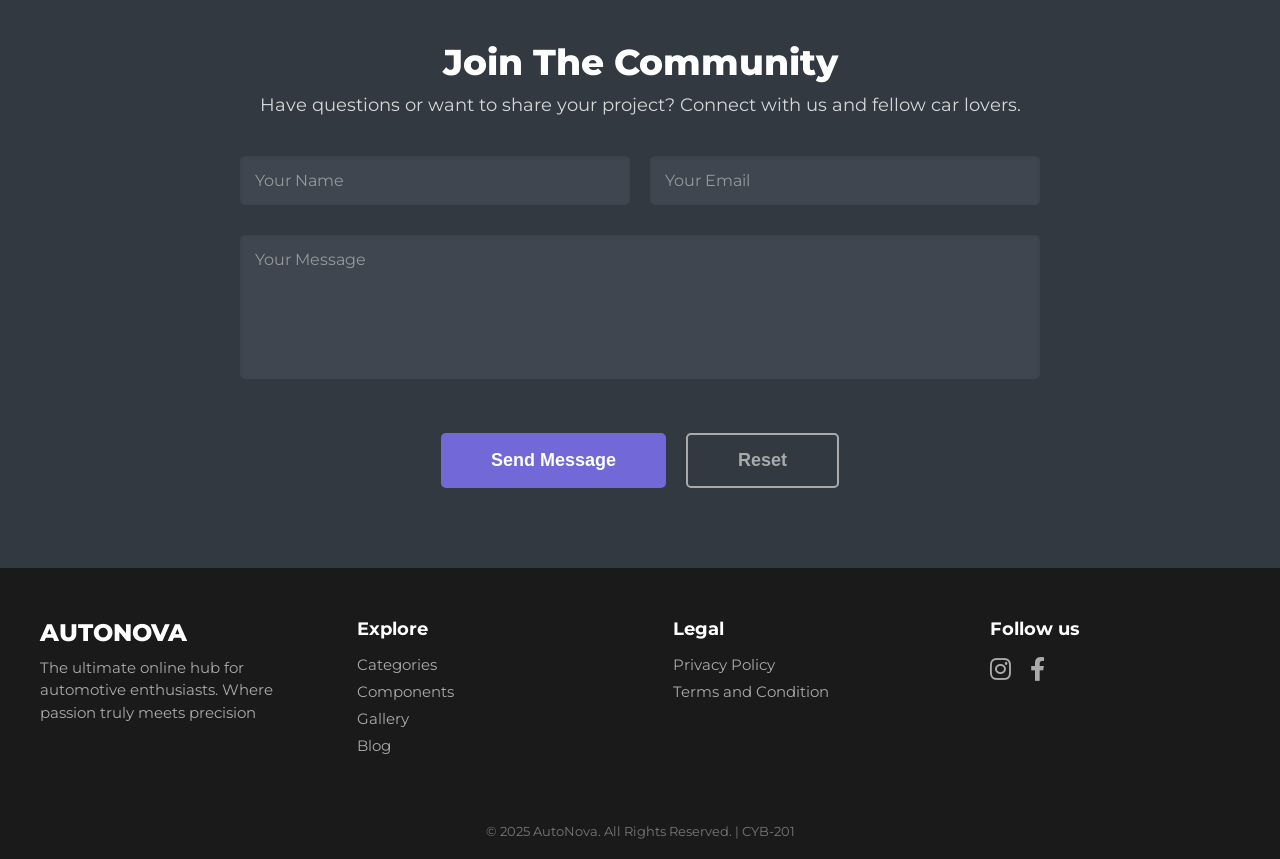
==== commit 9a5a76bd: "Fixed Category tab, Minor debugs for the Rest of the tabs, Inserted/modified Pictures" ====
--- a/1_Index.html
+++ b/1_Index.html
@@ -237,7 +237,7 @@
         </div>
 
         <div class="copyright">
-            <p>© 2025 AutoNova. All Rights Reserved. | Designed by Sam Lloyd E. Lumba, CYB-201</p>
+            <p>© 2025 AutoNova. All Rights Reserved. | CYB-201</p>
         </div>
     </footer>
 
